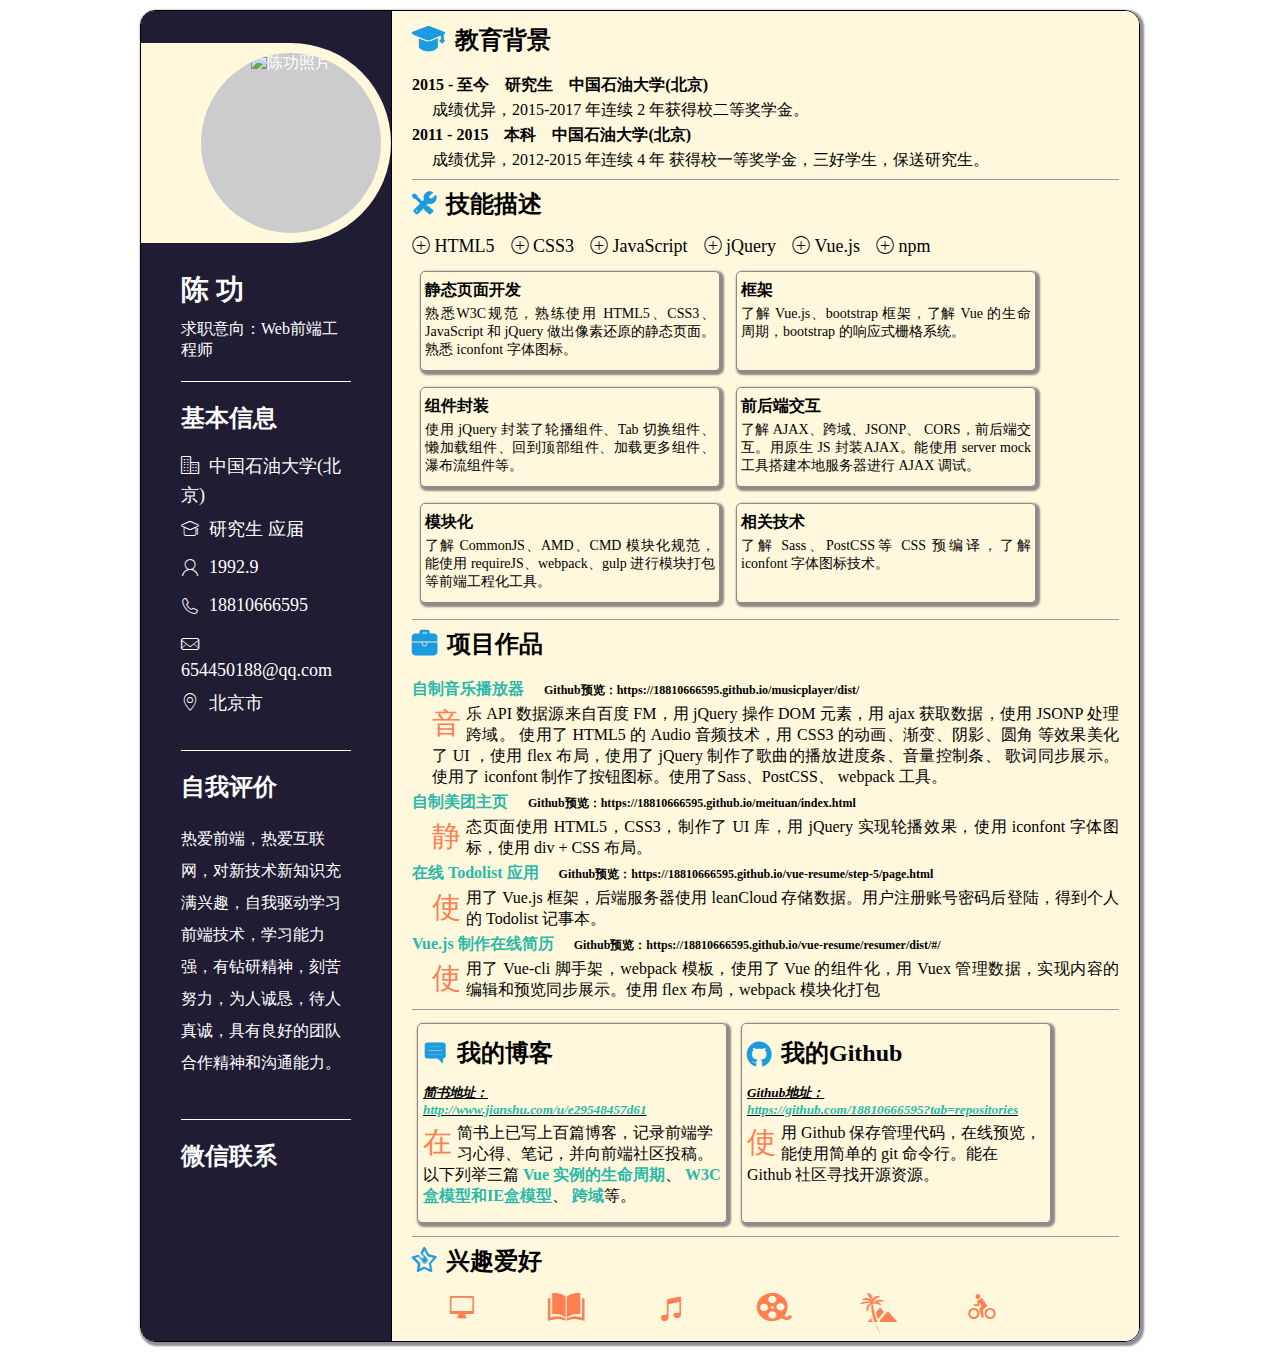
==== index.html @ 02ce3483 "陈功-前端简历" ====
<!DOCTYPE html>
<html lang="zh">

<head>
    <meta charset="UTF-8">
    <meta name="viewport" content="width=device-width, initial-scale=1.0">
    <meta http-equiv="X-UA-Compatible" content="ie=edge">
    <title>陈功前端简历</title>
    <link rel="stylesheet" href="./css/index.css">
    <link rel="stylesheet" href="./css/iconfont.css">
</head>

<body>
    <section id="resumer" class="clearfix">
        <aside>
            <div class="photo-container">
                <div class="photo">
                    <img src="./img/cg.jpg" alt="陈功照片">
                </div>
            </div>

            <div class="message">
                <h1>陈 功</h1>
                <p>求职意向：Web前端工程师</p>

                <div class="contact">
                    <h2>基本信息</h2>
                    <ul>
                        <li><i class="iconfont icon-school"></i>中国石油大学(北京)</li>
                        <li><i class="iconfont icon-education"></i>研究生 应届</li>
                        <li><i class="iconfont icon-user"></i>1992.9</li>
                        <li><i class="iconfont icon-tel"></i>18810666595</li>
                        <li><i class="iconfont icon-mail"></i>654450188@qq.com</li>
                        <li><i class="iconfont icon-local"></i>北京市</li>
                    </ul>
                </div>

                <div class="evaluate">
                    <h2>自我评价</h2>
                    <p>
                        热爱前端，热爱互联网，对新技术新知识充满兴趣，自我驱动学习前端技术，学习能力强，有钻研精神，刻苦努力，为人诚恳，待人真诚，具有良好的团队合作精神和沟通能力。
                    </p>
                </div>

                <div class="wechat">
                    <h2>微信联系</h2>
                    <div class="weixin">
                        <img src="./img/weixin.jpg" alt="">
                    </div>
                </div>

            </div>

        </aside>
        <main>
            <div class="education">
                <h2><i class="iconfont icon-edu"></i>教育背景</h2>
                <h4>2015 - 至今 &nbsp;&nbsp; 研究生 &nbsp;&nbsp; 中国石油大学(北京)</h4>
                <p>成绩优异，2015-2017 年连续 2 年获得校二等奖学金。</p>
                <h4>2011 - 2015 &nbsp;&nbsp; 本科 &nbsp;&nbsp; 中国石油大学(北京)</h4>
                <p>成绩优异，2012-2015 年连续 4 年 获得校一等奖学金，三好学生，保送研究生。</p>
            </div>

            <div class="skill">
                <h2><i class="iconfont icon-skill"></i>技能描述</h2>
                <ul class="skill-list clearfix">
                    <li><i class="iconfont icon-plus"></i>&nbsp;HTML5</li>
                    <li><i class="iconfont icon-plus"></i>&nbsp;CSS3</li>
                    <li><i class="iconfont icon-plus"></i>&nbsp;JavaScript</li>
                    <li><i class="iconfont icon-plus"></i>&nbsp;jQuery</li>
                    <li><i class="iconfont icon-plus"></i>&nbsp;Vue.js</li>
                    <li><i class="iconfont icon-plus"></i>&nbsp;npm</li>
                </ul>
                <ul class="detail clearfix">
                    <li>
                        <h4>静态页面开发</h4>
                        <p>熟悉W3C规范，熟练使用 HTML5、CSS3、JavaScript 和 jQuery 做出像素还原的静态页面。熟悉 iconfont 字体图标。</p>
                    </li>
                    <li>
                        <h4>框架</h4>
                        <p>了解 Vue.js、bootstrap 框架，了解 Vue 的生命周期，bootstrap 的响应式栅格系统。</p>
                    </li>
                    <li>
                        <h4>组件封装</h4>
                        <p>使用 jQuery 封装了轮播组件、Tab 切换组件、懒加载组件、回到顶部组件、加载更多组件、瀑布流组件等。</p>
                    </li>
                    <li>
                        <h4>前后端交互</h4>
                        <p>了解 AJAX、跨域、JSONP、 CORS，前后端交互。用原生 JS 封装AJAX。能使用 server mock 工具搭建本地服务器进行 AJAX 调试。</p>
                    </li>
                    <li>
                        <h4>模块化</h4>
                        <p>了解 CommonJS、AMD、CMD 模块化规范，能使用 requireJS、webpack、gulp 进行模块打包等前端工程化工具。</p>
                    </li>
                    <li>
                        <h4>相关技术</h4>
                        <p>了解 Sass、PostCSS等 CSS 预编译，了解 iconfont 字体图标技术。</p>
                    </li>
                </ul>
            </div>

            <div class="work">
                <h2><i class="iconfont icon-work"></i>项目作品</h2>
                <ul class="clearfix">
                    <li>
                        <h4><a href="https://18810666595.github.io/musicplayer/dist/" target="_blank">自制音乐播放器</a><strong>Github预览：https://18810666595.github.io/musicplayer/dist/</strong></h4>
                        <!-- <h5>Github预览：https://18810666595.github.io/musicplayer/dist/</h5> -->
                        <p>音乐 API 数据源来自百度 FM，用 jQuery 操作 DOM 元素，用 ajax 获取数据，使用 JSONP 处理跨域。 使用了 HTML5 的 Audio 音频技术，用 CSS3 的动画、渐变、阴影、圆角 等效果美化了 UI ，使用 flex 布局，使用了 jQuery 制作了歌曲的播放进度条、音量控制条、 歌词同步展示。使用了 iconfont 制作了按钮图标。使用了Sass、PostCSS、 webpack 工具。</p>
                    </li>
                    <li>
                        <h4><a href="https://18810666595.github.io/meituan/index.html" target="_blank">自制美团主页</a><strong>Github预览：https://18810666595.github.io/meituan/index.html</strong></h4>
                        <!-- <h5>Github预览：https://18810666595.github.io/meituan/index.html</h5> -->
                        <p>静态页面使用 HTML5，CSS3，制作了 UI 库，用 jQuery 实现轮播效果，使用 iconfont 字体图标，使用 div + CSS 布局。</p>
                    </li>
                    <li>
                        <h4><a href="https://18810666595.github.io/vue-resume/step-5/page.html" target="_blank">在线 Todolist 应用</a><strong>Github预览：https://18810666595.github.io/vue-resume/step-5/page.html</strong></h4>
                        <!-- <h5>Github预览：https://18810666595.github.io/vue-resume/step-5/page.html</h5> -->
                        <p>使用了 Vue.js 框架，后端服务器使用 leanCloud 存储数据。用户注册账号密码后登陆，得到个人的 Todolist 记事本。</p>
                    </li>
                    <li>
                        <h4><a href="https://18810666595.github.io/vue-resume/resumer/dist/#/" target="_blank">Vue.js 制作在线简历</a><strong>Github预览：https://18810666595.github.io/vue-resume/resumer/dist/#/</strong></h4>
                        <!-- <h5>Github预览：https://18810666595.github.io/vue-resume/resumer/dist/#/</h5> -->
                        <p>使用了 Vue-cli 脚手架，webpack 模板，使用了 Vue 的组件化，用 Vuex 管理数据，实现内容的编辑和预览同步展示。使用 flex 布局，webpack 模块化打包</p>
                    </li>
                </ul>
            </div>

            <div class="blog">
                <h2><i class="iconfont icon-blog"></i>我的博客</h2>
                <h5><i>简书地址：<br><a href="http://www.jianshu.com/u/e29548457d61" target="_blank">http://www.jianshu.com/u/e29548457d61</a></i></h5>
                <p class="clearfix">在简书上已写上百篇博客，记录前端学习心得、笔记，并向前端社区投稿。以下列举三篇
                    <a href="http://www.jianshu.com/p/c9d0acfaaf7b" target="_blank">Vue 实例的生命周期</a>、
                    <a href="http://www.jianshu.com/p/298345f56dda" target="_blank">W3C盒模型和IE盒模型</a>、
                    <a href="http://www.jianshu.com/p/30f78878e102" target="_blank">跨域</a>等。
                </p>
            </div>

            <div class="github">
                <h2><i class="iconfont icon-github"></i>我的Github</h2>
                <h5><i>Github地址：<br><a href="https://github.com/18810666595?tab=repositories" target="_blank">https://github.com/18810666595?tab=repositories</a></i></h5>
                <p class="clearfix">使用 Github 保存管理代码，在线预览，能使用简单的 git 命令行。能在 Github 社区寻找开源资源。</p>
            </div>

            <div class="hobby">
                <h2><i class="iconfont icon-hobby"></i>兴趣爱好</h2>
                <ul>
                    <li><i class="iconfont icon-pc"></i></li>
                    <li><i class="iconfont icon-read"></i></li>
                    <li><i class="iconfont icon-music"></i></li>
                    <li><i class="iconfont icon-movie"></i></li>
                    <li><i class="iconfont icon-tour"></i></li>
                    <li><i class="iconfont icon-ride"></i></li>
                </ul>
            </div>






        </main>
    </section>
</body>

</html>
---- css/index.css ----
body * {
    /*border: 1px solid #000;*/
}

* {
    margin: 0;
    padding: 0;
    box-sizing: border-box;
}

.clearfix::after {
    content: "";
    display: block;
    clear: both;
}

ul, li {
    list-style: none;
    margin: 0;
    padding: 0;
}

#resumer {
    width: 1000px;
    margin: 10px auto;
    display: flex;
    /*min-height: 100vh;*/
    border: 1px solid #000;
    box-shadow: 2px 2px 2px 2px rgba(31, 28, 52, 0.5);
    border-radius: 15px;
    overflow: hidden;
}

aside {
    width: 300px;
    border-right: 1px solid #000;
    background-color: #1F1C34;
    color: #FFF;
}

main {
    flex-grow: 1;
}

aside .photo-container {
    position: relative;
    width: 250px;
    height: 200px;
    border-radius: 0 100px 100px 0;
    background: #FFF8DC;
    margin-top: 32px;
    margin-bottom: 28px;
    text-align: center;
    /*border: 1px solid #000;*/
    overflow: hidden;
}

aside .photo-container .photo {
    position: absolute;
    top: 0;
    right: 0;
    width: 180px;
    height: 180px;
    border-radius: 50%;
    background: #ccc;
    margin: 10px;
    overflow: hidden;
}

aside .photo-container .photo img {
    width: 100%;
    height: 100%;
}

aside .message {
    margin-left: 40px;
    margin-right: 40px;
}

aside .message>h1 {
    font-size: 28px;
    margin-bottom: 10px;
}

aside .message h2 {
    font-size: 24px;
    margin-bottom: 20px;
}

aside .message>p {
    font-size: 16px;
}

aside .message .contact {
    border: 1px solid #fff;
    border-left: none;
    border-right: none;
    /*border-bottom: 1px solid #000;*/
    margin-top: 20px;
    padding-top: 20px;
    padding-bottom: 20px;
}

aside .message .contact li {
    margin: 10px 0;
    font-size: 18px;
}

aside .message .contact li .iconfont {
    display: inline-block;
    font-size: 18px;
    margin-right: 10px;
}

aside .message .evaluate {
    border-bottom: 1px solid #fff;
    margin-top: 20px;
    padding-bottom: 20px;
    /*padding-top: 40px;*/
}

aside .message .evaluate p {
    margin: 20px 0;
    line-height: 2em;
}

aside .message .wechat {
    margin-top: 20px;
}

aside .message .wechat .weixin {
    margin: 20px 0;
    width: 100%;
    text-align: center;
    /*background: red;*/
}

main {
    padding: 5px 20px;
    background: #FFF8DC;
}

main h2 {
    margin: 8px 0;
    font-size: 24px;
}

main h2 .iconfont {
    display: inline-block;
    margin-right: 10px;
    font-size: 24px;
    color: #1B9CDF;
}

main h4 {
    padding: 4px 0;
    font-size: 16px;
}

main .education {
    border-bottom: 1px solid #999;
    padding-bottom: 8px;
}

main .education p {
    padding-left: 20px;
}

main .skill {
    border-bottom: 1px solid #999;
    padding-bottom: 8px;
}

main .skill .skill-list li {
    float: left;
    margin-right: 16px;
    font-size: 18px;
}

main .skill .skill-list li .iconfont {
    font-size: 18px;
}

main .skill .detail li {
    width: 300px;
    height: 100px;
    float: left;
    /*display: inline-block;*/
    margin: 8px;
    text-align: justify;
    padding: 4px;
    border: 1px solid rgba(31, 28, 52, 0.5);
    box-shadow: 2px 2px 2px 2px rgba(31, 28, 52, 0.5);
    border-radius: 5px;
}

main .skill .detail p {
    font-size: 14px;
}

main .work {
    border-bottom: 1px solid #999;
    padding-bottom: 8px;
    margin-bottom: 8px;
}


/*main .work ul>li {
  padding: 5px;
  margin: 5px 0;
  box-shadow: 2px 2px 2px 2px rgba(31,28,52,0.5);
}*/

main .work a {
    text-decoration: none;
    color: #2BB8AA;
}

main .work strong {
    font-size: 12px;
    padding-left: 20px;
}

main .work ul>li>p {
    padding-left: 20px;
    text-align: justify;
    font-size: 16px;
}

main .work ul>li>p::first-letter {
    color: #FF7F50;
    float: left;
    font-size: 1.8em;
    letter-spacing: 5px;
}

main .blog, main .github {
    display: inline-block;
    width: 310px;
    height: 200px;
    vertical-align: top;
    margin: 5px;
    padding: 5px;
    border: 1px solid rgba(31, 28, 52, 0.5);
    box-shadow: 2px 2px 2px 2px rgba(31, 28, 52, 0.5);
    border-radius: 5px;
}

main .blog h5, main .github h5 {
    padding-bottom: 5px;
    text-decoration: underline;
}

main .blog p::first-letter, main .github p::first-letter {
    color: #FF7F50;
    float: left;
    font-size: 1.8em;
    letter-spacing: 5px;
}

main .blog a, main .github a {
    text-decoration: none;
    color: #2BB8AA;
    font-weight: bold;
}

main .hobby {
    border-top: 1px solid #999;
    margin-top: 8px;
}

main .hobby ul>li {
    display: inline-block;
    width: 100px;
    text-align: center;
}

main .hobby ul>li .iconfont {
    font-size: 28px;
    color: #FF7F50;
}
---- css/iconfont.css ----
@font-face {font-family: "iconfont";
  src: url('iconfont.eot?t=1498213266059'); /* IE9*/
  src: url('iconfont.eot?t=1498213266059#iefix') format('embedded-opentype'), /* IE6-IE8 */
  url('iconfont.woff?t=1498213266059') format('woff'), /* chrome, firefox */
  url('iconfont.ttf?t=1498213266059') format('truetype'), /* chrome, firefox, opera, Safari, Android, iOS 4.2+*/
  url('iconfont.svg?t=1498213266059#iconfont') format('svg'); /* iOS 4.1- */
}

.iconfont {
  font-family:"iconfont" !important;
  font-size:16px;
  font-style:normal;
  -webkit-font-smoothing: antialiased;
  -moz-osx-font-smoothing: grayscale;
}

.icon-music:before { content: "\e600"; }

.icon-mail:before { content: "\e610"; }

.icon-user:before { content: "\e655"; }

.icon-tel:before { content: "\e618"; }

.icon-education:before { content: "\e6ac"; }

.icon-github:before { content: "\e735"; }

.icon-plus:before { content: "\e603"; }

.icon-pc:before { content: "\e60c"; }

.icon-skill:before { content: "\e642"; }

.icon-read:before { content: "\e636"; }

.icon-blog:before { content: "\e65a"; }

.icon-tour:before { content: "\e60e"; }

.icon-school:before { content: "\e679"; }

.icon-edu:before { content: "\e81c"; }

.icon-work:before { content: "\e825"; }

.icon-hobby:before { content: "\e601"; }

.icon-ride:before { content: "\e602"; }

.icon-movie:before { content: "\e64d"; }

.icon-local:before { content: "\e635"; }
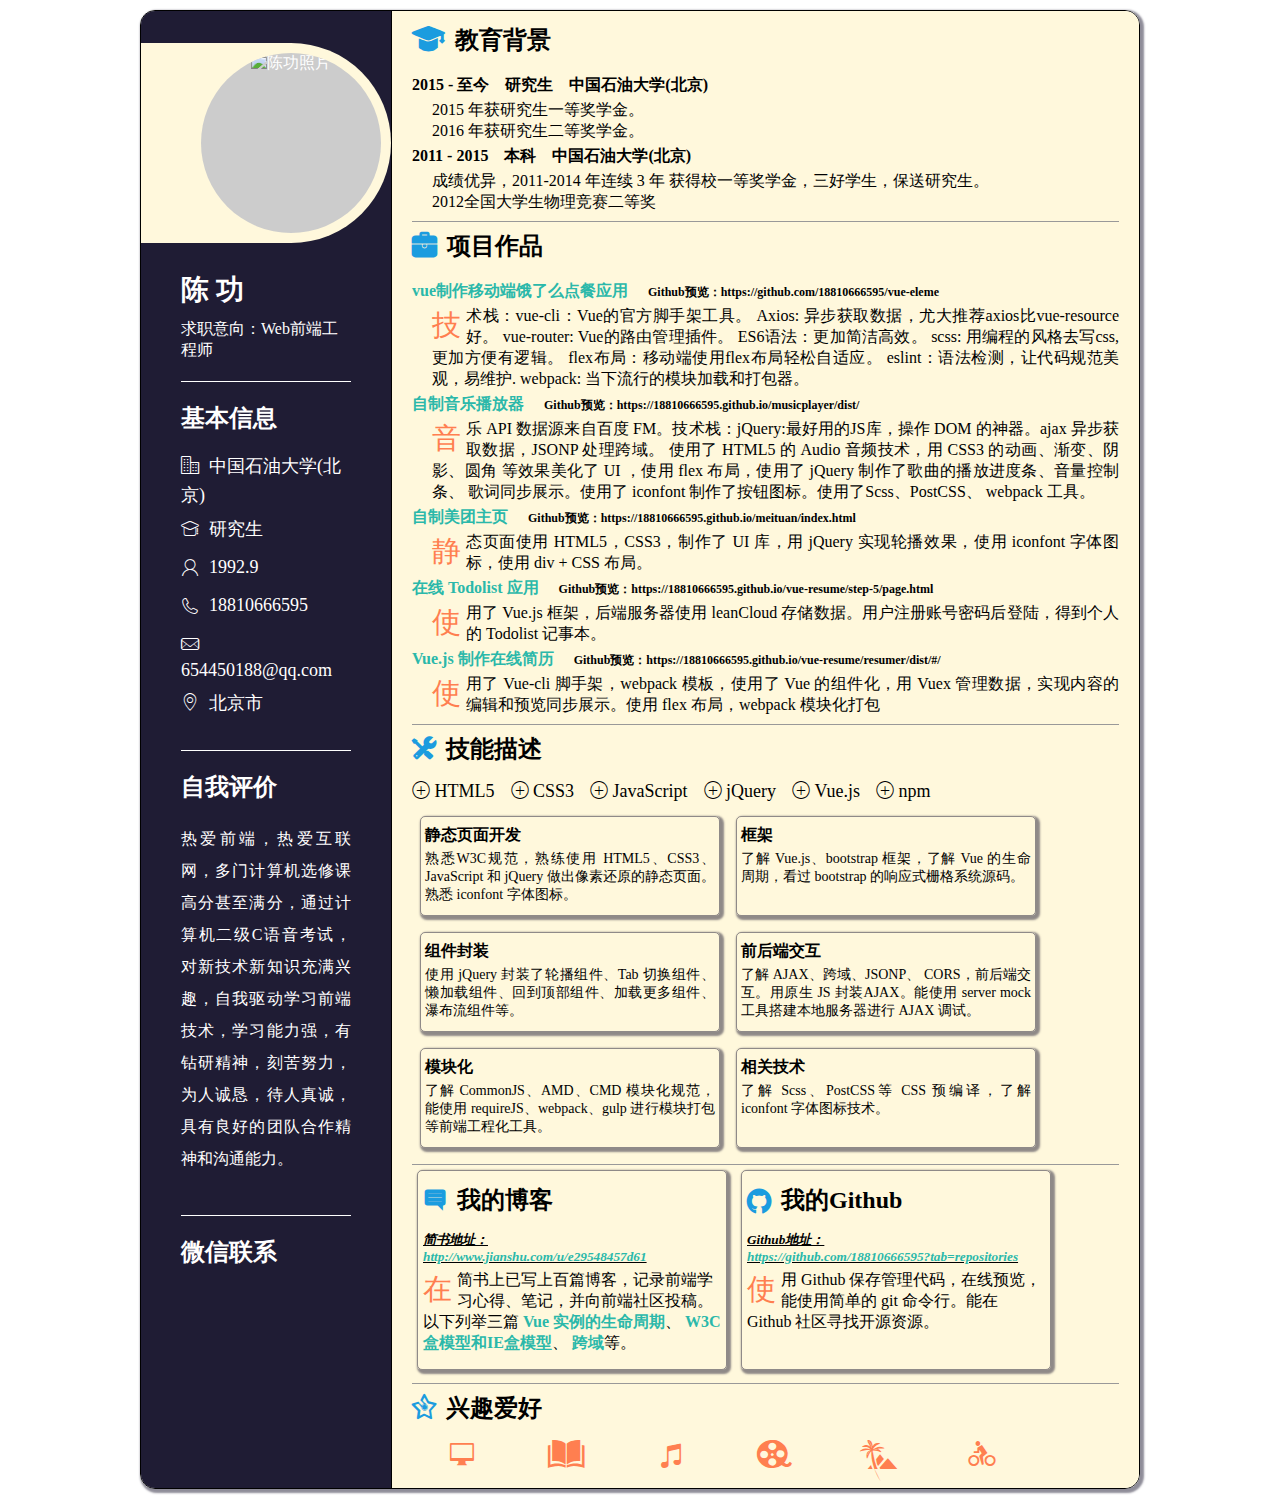
==== commit 911130dc: "resumer" ====
--- a/index.html
+++ b/index.html
@@ -27,7 +27,7 @@
                     <h2>基本信息</h2>
                     <ul>
                         <li><i class="iconfont icon-school"></i>中国石油大学(北京)</li>
-                        <li><i class="iconfont icon-education"></i>研究生 应届</li>
+                        <li><i class="iconfont icon-education"></i>研究生</li>
                         <li><i class="iconfont icon-user"></i>1992.9</li>
                         <li><i class="iconfont icon-tel"></i>18810666595</li>
                         <li><i class="iconfont icon-mail"></i>654450188@qq.com</li>
@@ -38,7 +38,7 @@
                 <div class="evaluate">
                     <h2>自我评价</h2>
                     <p>
-                        热爱前端，热爱互联网，对新技术新知识充满兴趣，自我驱动学习前端技术，学习能力强，有钻研精神，刻苦努力，为人诚恳，待人真诚，具有良好的团队合作精神和沟通能力。
+                        热爱前端，热爱互联网，多门计算机选修课高分甚至满分，通过计算机二级C语音考试，对新技术新知识充满兴趣，自我驱动学习前端技术，学习能力强，有钻研精神，刻苦努力，为人诚恳，待人真诚，具有良好的团队合作精神和沟通能力。
                     </p>
                 </div>
 
@@ -56,9 +56,49 @@
             <div class="education">
                 <h2><i class="iconfont icon-edu"></i>教育背景</h2>
                 <h4>2015 - 至今 &nbsp;&nbsp; 研究生 &nbsp;&nbsp; 中国石油大学(北京)</h4>
-                <p>成绩优异，2015-2017 年连续 2 年获得校二等奖学金。</p>
+                <p>2015 年获研究生一等奖学金。</p>
+                <p>2016 年获研究生二等奖学金。</p>
                 <h4>2011 - 2015 &nbsp;&nbsp; 本科 &nbsp;&nbsp; 中国石油大学(北京)</h4>
-                <p>成绩优异，2012-2015 年连续 4 年 获得校一等奖学金，三好学生，保送研究生。</p>
+                <p>成绩优异，2011-2014 年连续 3 年 获得校一等奖学金，三好学生，保送研究生。</p>
+                <p>2012全国大学生物理竞赛二等奖</p>
+            </div>
+
+            <div class="work">
+                <h2><i class="iconfont icon-work"></i>项目作品</h2>
+                <ul class="clearfix">
+                    <li>
+                        <h4><a href="https://github.com/18810666595/vue-eleme" target="_blank">vue制作移动端饿了么点餐应用</a><strong>Github预览：https://github.com/18810666595/vue-eleme</strong></h4>
+                        <p>技术栈：vue-cli：Vue的官方脚手架工具。
+                          Axios: 异步获取数据，尤大推荐axios比vue-resource好。
+                          vue-router: Vue的路由管理插件。
+                          ES6语法：更加简洁高效。
+                          scss: 用编程的风格去写css,更加方便有逻辑。
+                          flex布局：移动端使用flex布局轻松自适应。
+                          eslint：语法检测，让代码规范美观，易维护.
+                          webpack: 当下流行的模块加载和打包器。
+                        </p>
+                    </li>
+                    <li>
+                        <h4><a href="https://18810666595.github.io/musicplayer/dist/" target="_blank">自制音乐播放器</a><strong>Github预览：https://18810666595.github.io/musicplayer/dist/</strong></h4>
+                        <!-- <h5>Github预览：https://18810666595.github.io/musicplayer/dist/</h5> -->
+                        <p>音乐 API 数据源来自百度 FM。技术栈：jQuery:最好用的JS库，操作 DOM 的神器。ajax 异步获取数据，JSONP 处理跨域。 使用了 HTML5 的 Audio 音频技术，用 CSS3 的动画、渐变、阴影、圆角 等效果美化了 UI ，使用 flex 布局，使用了 jQuery 制作了歌曲的播放进度条、音量控制条、 歌词同步展示。使用了 iconfont 制作了按钮图标。使用了Scss、PostCSS、 webpack 工具。</p>
+                    </li>
+                    <li>
+                        <h4><a href="https://18810666595.github.io/meituan/index.html" target="_blank">自制美团主页</a><strong>Github预览：https://18810666595.github.io/meituan/index.html</strong></h4>
+                        <!-- <h5>Github预览：https://18810666595.github.io/meituan/index.html</h5> -->
+                        <p>静态页面使用 HTML5，CSS3，制作了 UI 库，用 jQuery 实现轮播效果，使用 iconfont 字体图标，使用 div + CSS 布局。</p>
+                    </li>
+                    <li>
+                        <h4><a href="https://18810666595.github.io/vue-resume/step-5/page.html" target="_blank">在线 Todolist 应用</a><strong>Github预览：https://18810666595.github.io/vue-resume/step-5/page.html</strong></h4>
+                        <!-- <h5>Github预览：https://18810666595.github.io/vue-resume/step-5/page.html</h5> -->
+                        <p>使用了 Vue.js 框架，后端服务器使用 leanCloud 存储数据。用户注册账号密码后登陆，得到个人的 Todolist 记事本。</p>
+                    </li>
+                    <li>
+                        <h4><a href="https://18810666595.github.io/vue-resume/resumer/dist/#/" target="_blank">Vue.js 制作在线简历</a><strong>Github预览：https://18810666595.github.io/vue-resume/resumer/dist/#/</strong></h4>
+                        <!-- <h5>Github预览：https://18810666595.github.io/vue-resume/resumer/dist/#/</h5> -->
+                        <p>使用了 Vue-cli 脚手架，webpack 模板，使用了 Vue 的组件化，用 Vuex 管理数据，实现内容的编辑和预览同步展示。使用 flex 布局，webpack 模块化打包</p>
+                    </li>
+                </ul>
             </div>
 
             <div class="skill">
@@ -78,7 +118,7 @@
                     </li>
                     <li>
                         <h4>框架</h4>
-                        <p>了解 Vue.js、bootstrap 框架，了解 Vue 的生命周期，bootstrap 的响应式栅格系统。</p>
+                        <p>了解 Vue.js、bootstrap 框架，了解 Vue 的生命周期，看过 bootstrap 的响应式栅格系统源码。</p>
                     </li>
                     <li>
                         <h4>组件封装</h4>
@@ -94,33 +134,7 @@
                     </li>
                     <li>
                         <h4>相关技术</h4>
-                        <p>了解 Sass、PostCSS等 CSS 预编译，了解 iconfont 字体图标技术。</p>
-                    </li>
-                </ul>
-            </div>
-
-            <div class="work">
-                <h2><i class="iconfont icon-work"></i>项目作品</h2>
-                <ul class="clearfix">
-                    <li>
-                        <h4><a href="https://18810666595.github.io/musicplayer/dist/" target="_blank">自制音乐播放器</a><strong>Github预览：https://18810666595.github.io/musicplayer/dist/</strong></h4>
-                        <!-- <h5>Github预览：https://18810666595.github.io/musicplayer/dist/</h5> -->
-                        <p>音乐 API 数据源来自百度 FM，用 jQuery 操作 DOM 元素，用 ajax 获取数据，使用 JSONP 处理跨域。 使用了 HTML5 的 Audio 音频技术，用 CSS3 的动画、渐变、阴影、圆角 等效果美化了 UI ，使用 flex 布局，使用了 jQuery 制作了歌曲的播放进度条、音量控制条、 歌词同步展示。使用了 iconfont 制作了按钮图标。使用了Sass、PostCSS、 webpack 工具。</p>
-                    </li>
-                    <li>
-                        <h4><a href="https://18810666595.github.io/meituan/index.html" target="_blank">自制美团主页</a><strong>Github预览：https://18810666595.github.io/meituan/index.html</strong></h4>
-                        <!-- <h5>Github预览：https://18810666595.github.io/meituan/index.html</h5> -->
-                        <p>静态页面使用 HTML5，CSS3，制作了 UI 库，用 jQuery 实现轮播效果，使用 iconfont 字体图标，使用 div + CSS 布局。</p>
-                    </li>
-                    <li>
-                        <h4><a href="https://18810666595.github.io/vue-resume/step-5/page.html" target="_blank">在线 Todolist 应用</a><strong>Github预览：https://18810666595.github.io/vue-resume/step-5/page.html</strong></h4>
-                        <!-- <h5>Github预览：https://18810666595.github.io/vue-resume/step-5/page.html</h5> -->
-                        <p>使用了 Vue.js 框架，后端服务器使用 leanCloud 存储数据。用户注册账号密码后登陆，得到个人的 Todolist 记事本。</p>
-                    </li>
-                    <li>
-                        <h4><a href="https://18810666595.github.io/vue-resume/resumer/dist/#/" target="_blank">Vue.js 制作在线简历</a><strong>Github预览：https://18810666595.github.io/vue-resume/resumer/dist/#/</strong></h4>
-                        <!-- <h5>Github预览：https://18810666595.github.io/vue-resume/resumer/dist/#/</h5> -->
-                        <p>使用了 Vue-cli 脚手架，webpack 模板，使用了 Vue 的组件化，用 Vuex 管理数据，实现内容的编辑和预览同步展示。使用 flex 布局，webpack 模块化打包</p>
+                        <p>了解 Scss、PostCSS等 CSS 预编译，了解 iconfont 字体图标技术。</p>
                     </li>
                 </ul>
             </div>
--- a/css/index.css
+++ b/css/index.css
@@ -122,6 +122,7 @@
 aside .message .evaluate p {
     margin: 20px 0;
     line-height: 2em;
+    text-align: justify;
 }
 
 aside .message .wechat {
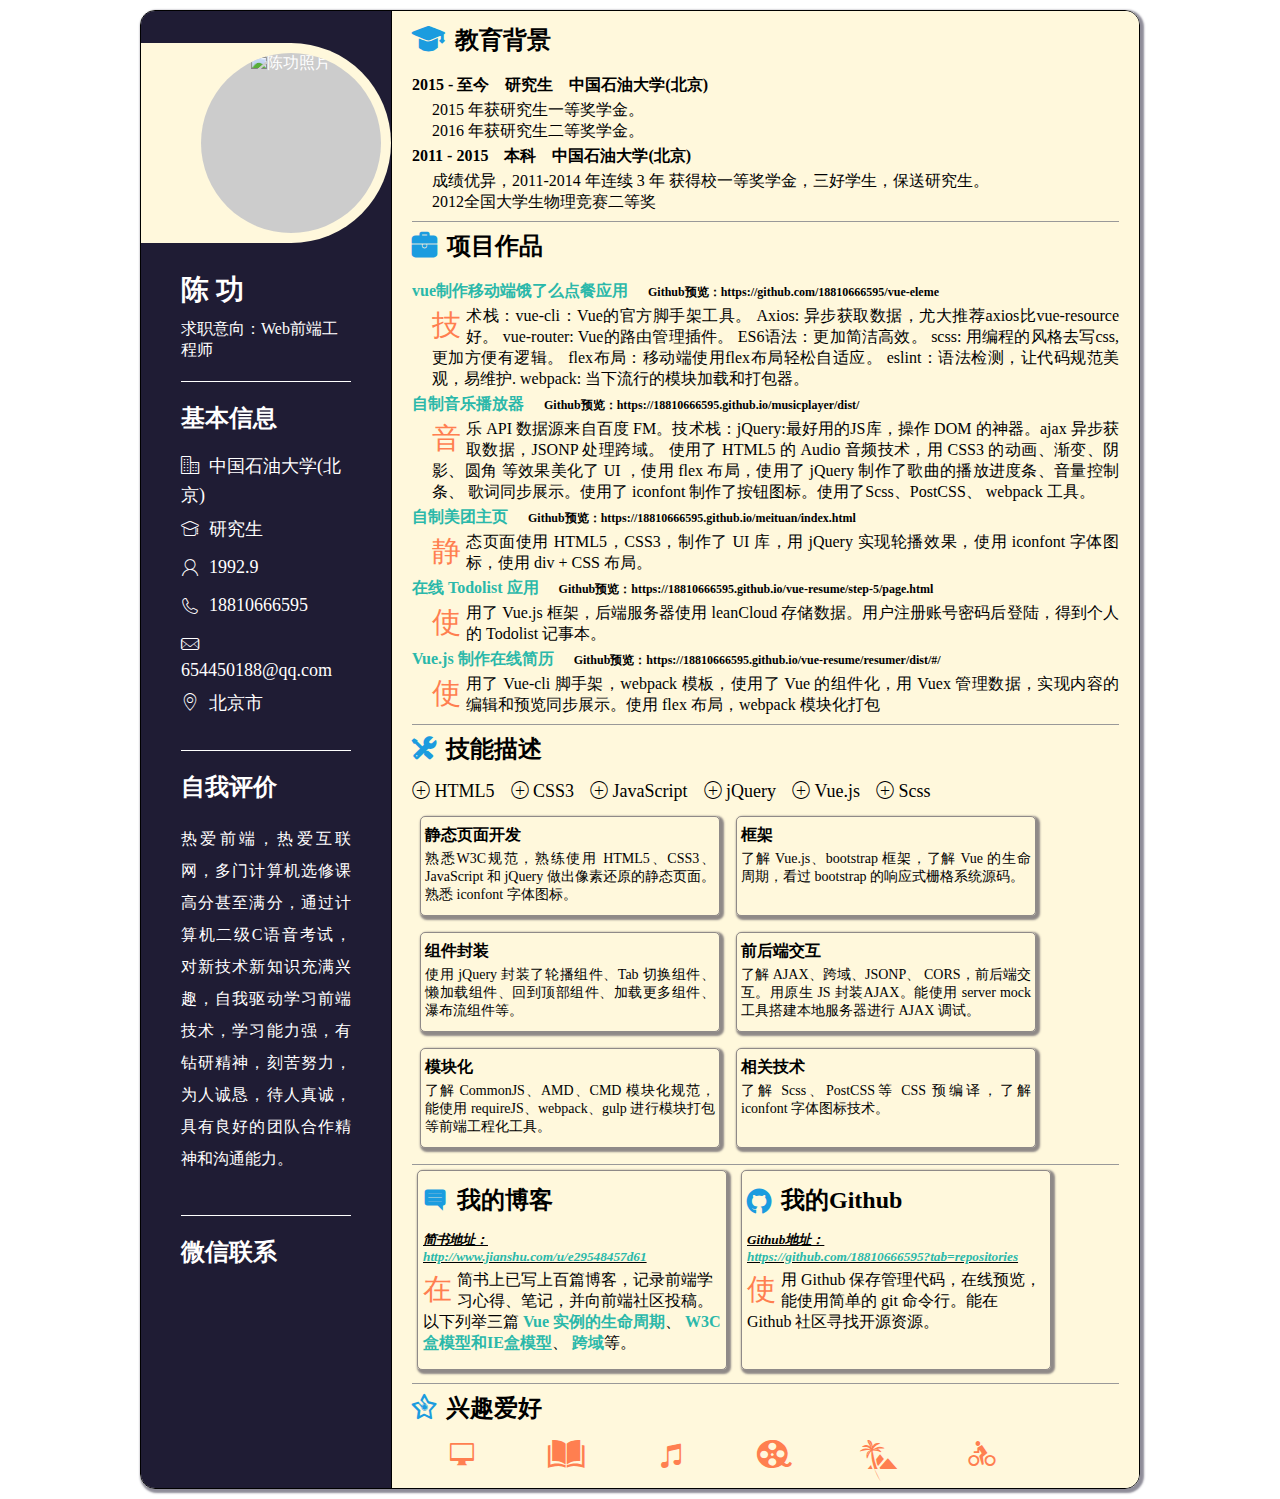
==== commit cadfedd1: "resumer" ====
--- a/index.html
+++ b/index.html
@@ -109,7 +109,7 @@
                     <li><i class="iconfont icon-plus"></i>&nbsp;JavaScript</li>
                     <li><i class="iconfont icon-plus"></i>&nbsp;jQuery</li>
                     <li><i class="iconfont icon-plus"></i>&nbsp;Vue.js</li>
-                    <li><i class="iconfont icon-plus"></i>&nbsp;npm</li>
+                    <li><i class="iconfont icon-plus"></i>&nbsp;Scss</li>
                 </ul>
                 <ul class="detail clearfix">
                     <li>
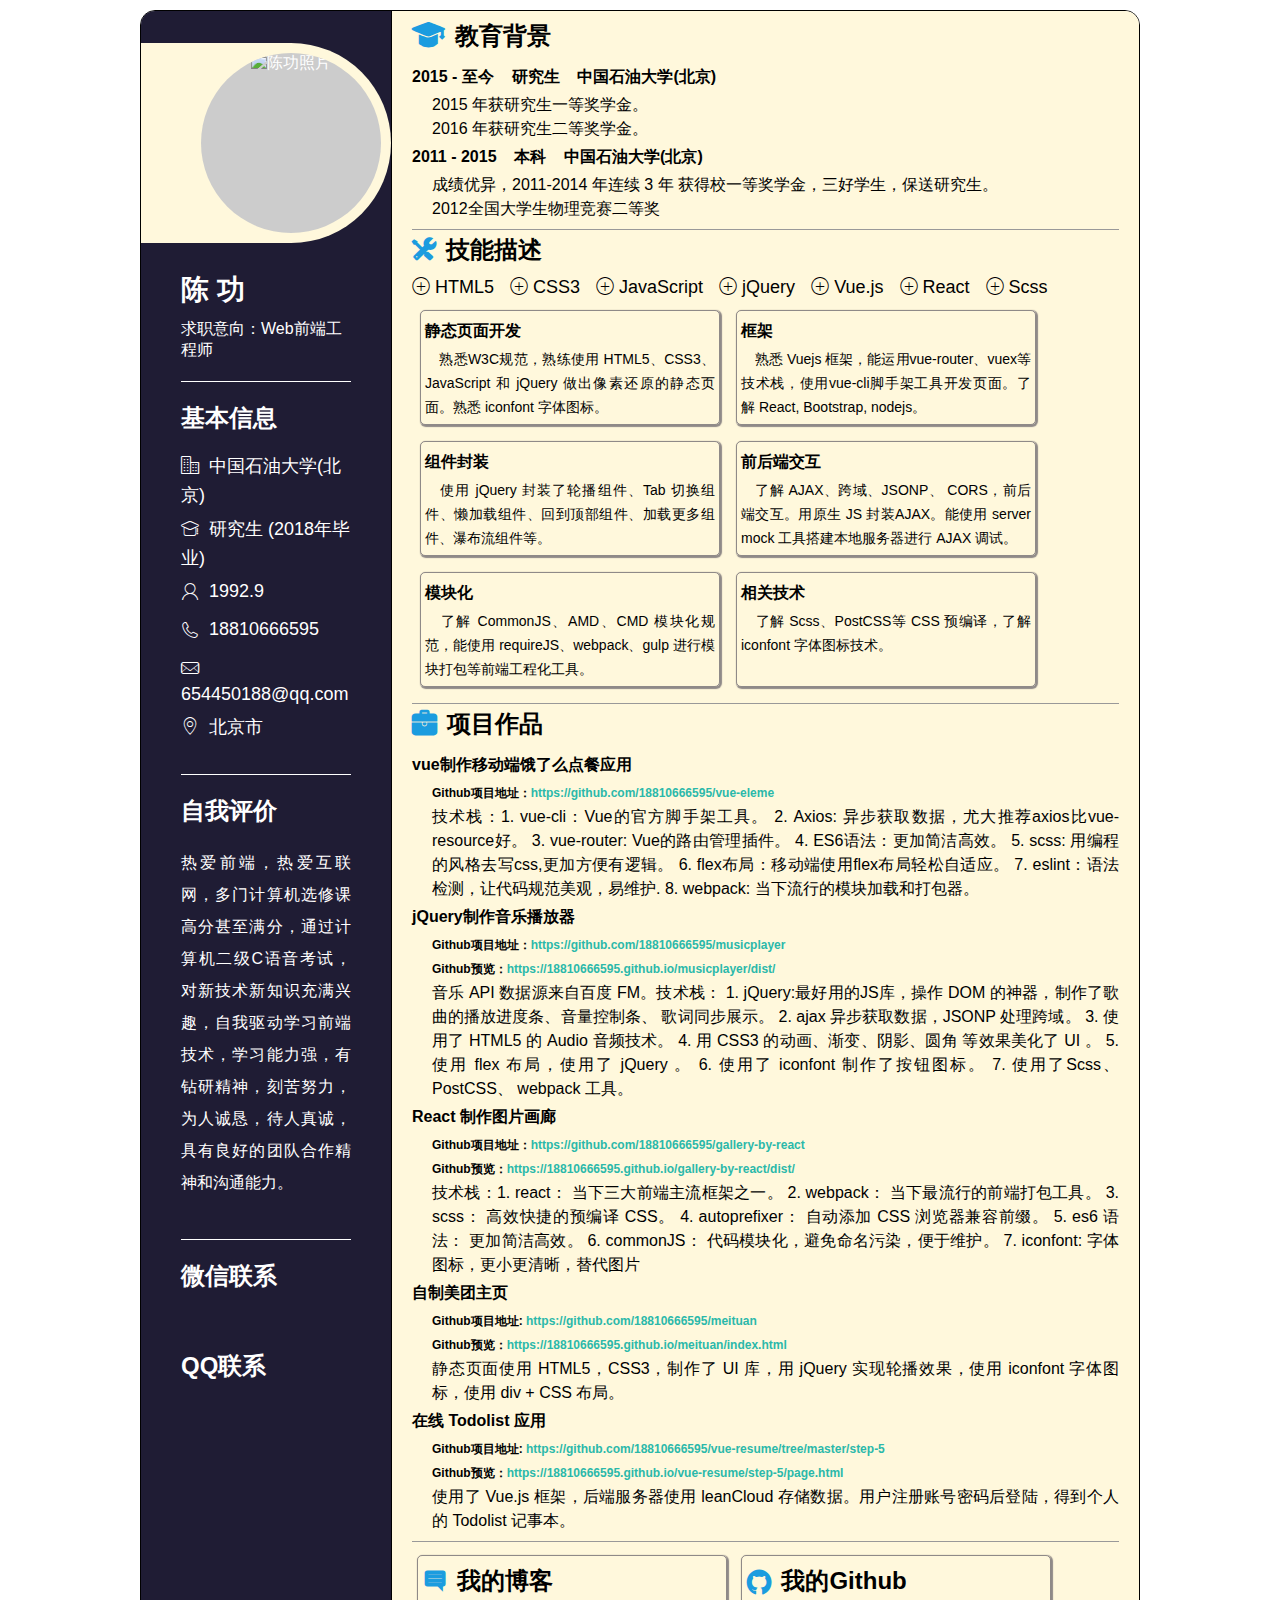
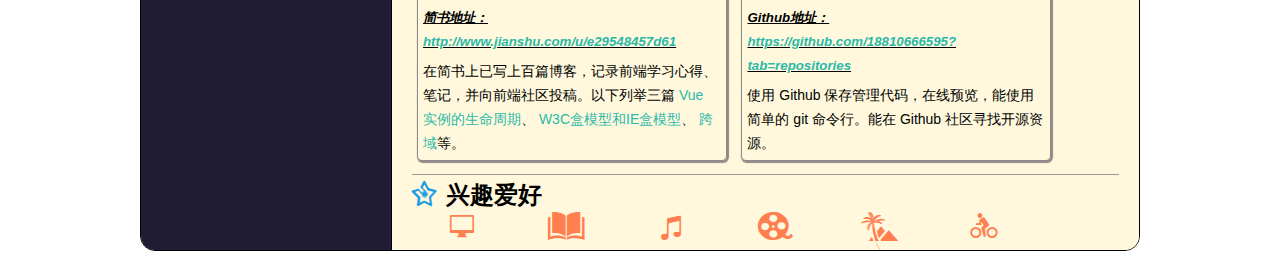
==== commit f9f815e5: "改变内容顺序" ====
--- a/index.html
+++ b/index.html
@@ -27,7 +27,7 @@
                     <h2>基本信息</h2>
                     <ul>
                         <li><i class="iconfont icon-school"></i>中国石油大学(北京)</li>
-                        <li><i class="iconfont icon-education"></i>研究生</li>
+                        <li><i class="iconfont icon-education"></i>研究生 (2018年毕业)</li>
                         <li><i class="iconfont icon-user"></i>1992.9</li>
                         <li><i class="iconfont icon-tel"></i>18810666595</li>
                         <li><i class="iconfont icon-mail"></i>654450188@qq.com</li>
@@ -46,6 +46,10 @@
                     <h2>微信联系</h2>
                     <div class="weixin">
                         <img src="./img/weixin.jpg" alt="">
+                    </div>
+                    <h2>QQ联系</h2>
+                    <div class="weixin">
+                        <img src="./img/qq.jpg" alt="">
                     </div>
                 </div>
 
@@ -63,78 +67,98 @@
                 <p>2012全国大学生物理竞赛二等奖</p>
             </div>
 
+            <div class="skill">
+              <h2><i class="iconfont icon-skill"></i>技能描述</h2>
+              <ul class="skill-list clearfix">
+                <li><i class="iconfont icon-plus"></i>&nbsp;HTML5</li>
+                <li><i class="iconfont icon-plus"></i>&nbsp;CSS3</li>
+                <li><i class="iconfont icon-plus"></i>&nbsp;JavaScript</li>
+                <li><i class="iconfont icon-plus"></i>&nbsp;jQuery</li>
+                <li><i class="iconfont icon-plus"></i>&nbsp;Vue.js</li>
+                <li><i class="iconfont icon-plus"></i>&nbsp;React</li>
+                <li><i class="iconfont icon-plus"></i>&nbsp;Scss</li>
+              </ul>
+              <ul class="detail clearfix">
+                <li>
+                  <h4>静态页面开发</h4>
+                  <p>熟悉W3C规范，熟练使用 HTML5、CSS3、JavaScript 和 jQuery 做出像素还原的静态页面。熟悉 iconfont 字体图标。</p>
+                </li>
+                <li>
+                  <h4>框架</h4>
+                  <p>熟悉 Vuejs 框架，能运用vue-router、vuex等技术栈，使用vue-cli脚手架工具开发页面。了解 React, Bootstrap, nodejs。</p>
+                </li>
+                <li>
+                  <h4>组件封装</h4>
+                  <p>使用 jQuery 封装了轮播组件、Tab 切换组件、懒加载组件、回到顶部组件、加载更多组件、瀑布流组件等。</p>
+                </li>
+                <li>
+                  <h4>前后端交互</h4>
+                  <p>了解 AJAX、跨域、JSONP、 CORS，前后端交互。用原生 JS 封装AJAX。能使用 server mock 工具搭建本地服务器进行 AJAX 调试。</p>
+                </li>
+                <li>
+                  <h4>模块化</h4>
+                  <p>了解 CommonJS、AMD、CMD 模块化规范，能使用 requireJS、webpack、gulp 进行模块打包等前端工程化工具。</p>
+                </li>
+                <li>
+                  <h4>相关技术</h4>
+                  <p>了解 Scss、PostCSS等 CSS 预编译，了解 iconfont 字体图标技术。</p>
+                </li>
+              </ul>
+            </div>
+
             <div class="work">
                 <h2><i class="iconfont icon-work"></i>项目作品</h2>
                 <ul class="clearfix">
                     <li>
-                        <h4><a href="https://github.com/18810666595/vue-eleme" target="_blank">vue制作移动端饿了么点餐应用</a><strong>Github预览：https://github.com/18810666595/vue-eleme</strong></h4>
-                        <p>技术栈：vue-cli：Vue的官方脚手架工具。
-                          Axios: 异步获取数据，尤大推荐axios比vue-resource好。
-                          vue-router: Vue的路由管理插件。
-                          ES6语法：更加简洁高效。
-                          scss: 用编程的风格去写css,更加方便有逻辑。
-                          flex布局：移动端使用flex布局轻松自适应。
-                          eslint：语法检测，让代码规范美观，易维护.
-                          webpack: 当下流行的模块加载和打包器。
+                        <h4>vue制作移动端饿了么点餐应用</h4>
+                        <h6>Github项目地址：<a href="https://github.com/18810666595/vue-eleme" target="_blank">https://github.com/18810666595/vue-eleme</a></h6>
+                        <p>技术栈：1. vue-cli：Vue的官方脚手架工具。
+                          2. Axios: 异步获取数据，尤大推荐axios比vue-resource好。
+                          3. vue-router: Vue的路由管理插件。
+                          4. ES6语法：更加简洁高效。
+                          5. scss: 用编程的风格去写css,更加方便有逻辑。
+                          6. flex布局：移动端使用flex布局轻松自适应。
+                          7. eslint：语法检测，让代码规范美观，易维护.
+                          8. webpack: 当下流行的模块加载和打包器。
                         </p>
                     </li>
                     <li>
-                        <h4><a href="https://18810666595.github.io/musicplayer/dist/" target="_blank">自制音乐播放器</a><strong>Github预览：https://18810666595.github.io/musicplayer/dist/</strong></h4>
-                        <!-- <h5>Github预览：https://18810666595.github.io/musicplayer/dist/</h5> -->
-                        <p>音乐 API 数据源来自百度 FM。技术栈：jQuery:最好用的JS库，操作 DOM 的神器。ajax 异步获取数据，JSONP 处理跨域。 使用了 HTML5 的 Audio 音频技术，用 CSS3 的动画、渐变、阴影、圆角 等效果美化了 UI ，使用 flex 布局，使用了 jQuery 制作了歌曲的播放进度条、音量控制条、 歌词同步展示。使用了 iconfont 制作了按钮图标。使用了Scss、PostCSS、 webpack 工具。</p>
-                    </li>
-                    <li>
-                        <h4><a href="https://18810666595.github.io/meituan/index.html" target="_blank">自制美团主页</a><strong>Github预览：https://18810666595.github.io/meituan/index.html</strong></h4>
-                        <!-- <h5>Github预览：https://18810666595.github.io/meituan/index.html</h5> -->
+                        <h4>jQuery制作音乐播放器</h4>
+                        <h6>Github项目地址：<a href="https://github.com/18810666595/musicplayer" target="_blank">https://github.com/18810666595/musicplayer</a></h6>
+                        <h6>Github预览：<a href="https://18810666595.github.io/musicplayer/dist/" target="_blank">https://18810666595.github.io/musicplayer/dist/</a></h6>
+                        <p>音乐 API 数据源来自百度 FM。技术栈：
+                          1. jQuery:最好用的JS库，操作 DOM 的神器，制作了歌曲的播放进度条、音量控制条、 歌词同步展示。
+                          2. ajax 异步获取数据，JSONP 处理跨域。
+                          3. 使用了 HTML5 的 Audio 音频技术。
+                          4. 用 CSS3 的动画、渐变、阴影、圆角 等效果美化了 UI 。
+                          5. 使用 flex 布局，使用了 jQuery 。
+                          6. 使用了 iconfont 制作了按钮图标。
+                          7. 使用了Scss、PostCSS、 webpack 工具。
+                        </p>
+                    </li>
+                    <li>
+                        <h4>React 制作图片画廊</h4>
+                        <h6>Github项目地址：<a href="https://github.com/18810666595/gallery-by-react" target="_blank">https://github.com/18810666595/gallery-by-react</a></h6>
+                        <h6>Github预览：<a href="https://18810666595.github.io/gallery-by-react/dist/" target="_blank">https://18810666595.github.io/gallery-by-react/dist/</a></h6>
+                        <p>技术栈：1. react： 当下三大前端主流框架之一。
+                          2. webpack： 当下最流行的前端打包工具。
+                          3. scss： 高效快捷的预编译 CSS。
+                          4. autoprefixer： 自动添加 CSS 浏览器兼容前缀。
+                          5. es6 语法： 更加简洁高效。
+                          6. commonJS： 代码模块化，避免命名污染，便于维护。
+                          7. iconfont: 字体图标，更小更清晰，替代图片</p>
+                    </li>
+                    <li>
+                        <h4>自制美团主页</h4>
+                        <h6>Github项目地址: <a href="https://github.com/18810666595/meituan" target="_blank">https://github.com/18810666595/meituan</a></h6>
+                        <h6>Github预览：<a href="https://18810666595.github.io/meituan/index.html" target="_blank">https://18810666595.github.io/meituan/index.html</a></h6>
                         <p>静态页面使用 HTML5，CSS3，制作了 UI 库，用 jQuery 实现轮播效果，使用 iconfont 字体图标，使用 div + CSS 布局。</p>
                     </li>
                     <li>
-                        <h4><a href="https://18810666595.github.io/vue-resume/step-5/page.html" target="_blank">在线 Todolist 应用</a><strong>Github预览：https://18810666595.github.io/vue-resume/step-5/page.html</strong></h4>
-                        <!-- <h5>Github预览：https://18810666595.github.io/vue-resume/step-5/page.html</h5> -->
+                        <h4>在线 Todolist 应用</h4>
+                        <h6>Github项目地址: <a href="https://github.com/18810666595/vue-resume/tree/master/step-5" target="_blank">https://github.com/18810666595/vue-resume/tree/master/step-5</a></h6>
+                        <h6>Github预览：<a href="https://18810666595.github.io/vue-resume/step-5/page.html" target="_blank">https://18810666595.github.io/vue-resume/step-5/page.html</a></h6>
                         <p>使用了 Vue.js 框架，后端服务器使用 leanCloud 存储数据。用户注册账号密码后登陆，得到个人的 Todolist 记事本。</p>
-                    </li>
-                    <li>
-                        <h4><a href="https://18810666595.github.io/vue-resume/resumer/dist/#/" target="_blank">Vue.js 制作在线简历</a><strong>Github预览：https://18810666595.github.io/vue-resume/resumer/dist/#/</strong></h4>
-                        <!-- <h5>Github预览：https://18810666595.github.io/vue-resume/resumer/dist/#/</h5> -->
-                        <p>使用了 Vue-cli 脚手架，webpack 模板，使用了 Vue 的组件化，用 Vuex 管理数据，实现内容的编辑和预览同步展示。使用 flex 布局，webpack 模块化打包</p>
-                    </li>
-                </ul>
-            </div>
-
-            <div class="skill">
-                <h2><i class="iconfont icon-skill"></i>技能描述</h2>
-                <ul class="skill-list clearfix">
-                    <li><i class="iconfont icon-plus"></i>&nbsp;HTML5</li>
-                    <li><i class="iconfont icon-plus"></i>&nbsp;CSS3</li>
-                    <li><i class="iconfont icon-plus"></i>&nbsp;JavaScript</li>
-                    <li><i class="iconfont icon-plus"></i>&nbsp;jQuery</li>
-                    <li><i class="iconfont icon-plus"></i>&nbsp;Vue.js</li>
-                    <li><i class="iconfont icon-plus"></i>&nbsp;Scss</li>
-                </ul>
-                <ul class="detail clearfix">
-                    <li>
-                        <h4>静态页面开发</h4>
-                        <p>熟悉W3C规范，熟练使用 HTML5、CSS3、JavaScript 和 jQuery 做出像素还原的静态页面。熟悉 iconfont 字体图标。</p>
-                    </li>
-                    <li>
-                        <h4>框架</h4>
-                        <p>了解 Vue.js、bootstrap 框架，了解 Vue 的生命周期，看过 bootstrap 的响应式栅格系统源码。</p>
-                    </li>
-                    <li>
-                        <h4>组件封装</h4>
-                        <p>使用 jQuery 封装了轮播组件、Tab 切换组件、懒加载组件、回到顶部组件、加载更多组件、瀑布流组件等。</p>
-                    </li>
-                    <li>
-                        <h4>前后端交互</h4>
-                        <p>了解 AJAX、跨域、JSONP、 CORS，前后端交互。用原生 JS 封装AJAX。能使用 server mock 工具搭建本地服务器进行 AJAX 调试。</p>
-                    </li>
-                    <li>
-                        <h4>模块化</h4>
-                        <p>了解 CommonJS、AMD、CMD 模块化规范，能使用 requireJS、webpack、gulp 进行模块打包等前端工程化工具。</p>
-                    </li>
-                    <li>
-                        <h4>相关技术</h4>
-                        <p>了解 Scss、PostCSS等 CSS 预编译，了解 iconfont 字体图标技术。</p>
                     </li>
                 </ul>
             </div>
--- a/css/index.css
+++ b/css/index.css
@@ -1,5 +1,6 @@
 body * {
     /*border: 1px solid #000;*/
+    font-family: Helvetica, 'Hiragino Sans GB', 'Microsoft Yahei', '微软雅黑', Arial, sans-serif;
 }
 
 * {
@@ -26,7 +27,7 @@
     display: flex;
     /*min-height: 100vh;*/
     border: 1px solid #000;
-    box-shadow: 2px 2px 2px 2px rgba(31, 28, 52, 0.5);
+    /*box-shadow: 2px 2px 2px 2px rgba(31, 28, 52, 0.5);*/
     border-radius: 15px;
     overflow: hidden;
 }
@@ -139,6 +140,7 @@
 main {
     padding: 5px 20px;
     background: #FFF8DC;
+    line-height: 1.5em;
 }
 
 main h2 {
@@ -184,19 +186,25 @@
 
 main .skill .detail li {
     width: 300px;
-    height: 100px;
+    min-height: 115px;
     float: left;
     /*display: inline-block;*/
     margin: 8px;
     text-align: justify;
     padding: 4px;
     border: 1px solid rgba(31, 28, 52, 0.5);
-    box-shadow: 2px 2px 2px 2px rgba(31, 28, 52, 0.5);
+    box-shadow: 1px 1px 1px 1px rgba(31, 28, 52, 0.5);
     border-radius: 5px;
 }
 
 main .skill .detail p {
     font-size: 14px;
+}
+
+main .skill .detail p::before {
+    content: '';
+    display: inline-block;
+    width: 1em;
 }
 
 main .work {
@@ -217,7 +225,7 @@
     color: #2BB8AA;
 }
 
-main .work strong {
+main .work h6 {
     font-size: 12px;
     padding-left: 20px;
 }
@@ -228,22 +236,22 @@
     font-size: 16px;
 }
 
-main .work ul>li>p::first-letter {
+/*main .work ul>li>p::first-letter {
     color: #FF7F50;
     float: left;
     font-size: 1.8em;
     letter-spacing: 5px;
-}
+}*/
 
 main .blog, main .github {
     display: inline-block;
     width: 310px;
-    height: 200px;
+    min-height: 200px;
     vertical-align: top;
     margin: 5px;
     padding: 5px;
     border: 1px solid rgba(31, 28, 52, 0.5);
-    box-shadow: 2px 2px 2px 2px rgba(31, 28, 52, 0.5);
+    box-shadow: 1px 1px 1px 1px rgba(31, 28, 52, 0.5);
     border-radius: 5px;
 }
 
@@ -252,17 +260,21 @@
     text-decoration: underline;
 }
 
-main .blog p::first-letter, main .github p::first-letter {
+main .blog p, main .github p {
+    font-size: 14px;
+}
+
+/*main .blog p::first-letter, main .github p::first-letter {
     color: #FF7F50;
     float: left;
     font-size: 1.8em;
     letter-spacing: 5px;
-}
+}*/
 
 main .blog a, main .github a {
     text-decoration: none;
     color: #2BB8AA;
-    font-weight: bold;
+    /*font-weight: bold;*/
 }
 
 main .hobby {
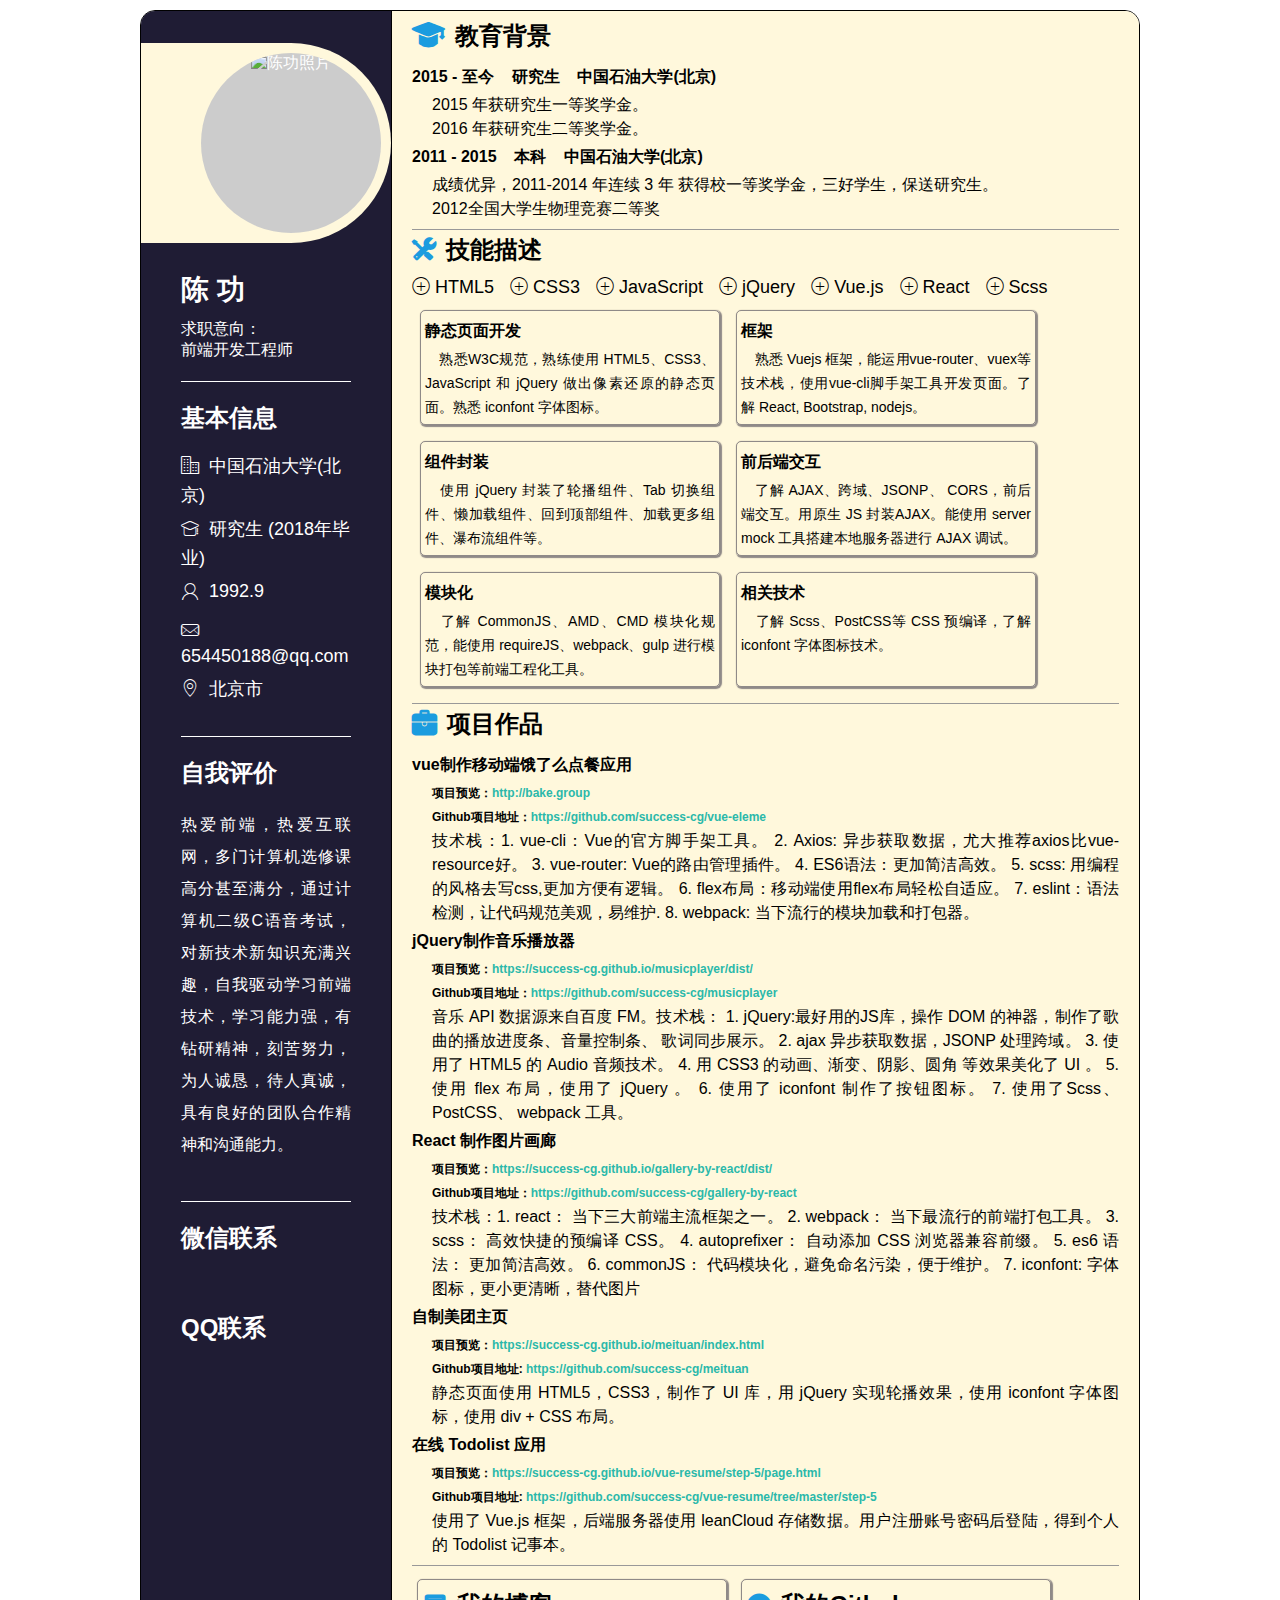
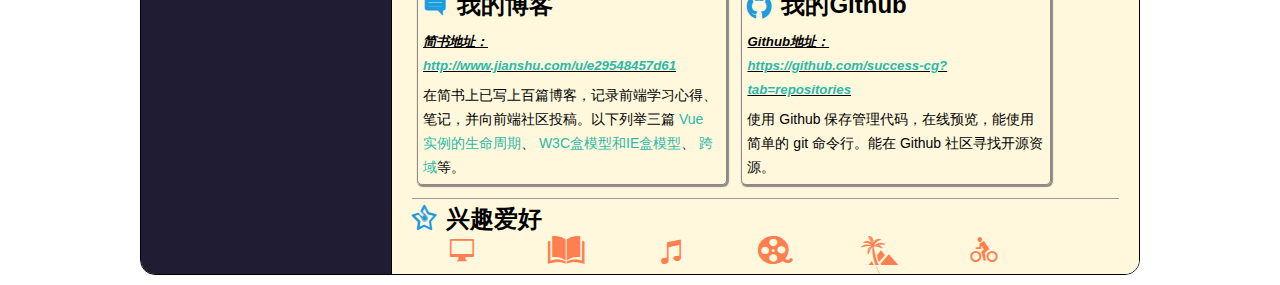
==== commit 9d777b82: "地址修改" ====
--- a/index.html
+++ b/index.html
@@ -20,8 +20,8 @@
             </div>
 
             <div class="message">
-                <h1>陈 功</h1>
-                <p>求职意向：Web前端工程师</p>
+                <h1 class="name">陈 功</h1>
+                <p class="job">求职意向：<br>前端开发工程师</p>
 
                 <div class="contact">
                     <h2>基本信息</h2>
@@ -29,7 +29,7 @@
                         <li><i class="iconfont icon-school"></i>中国石油大学(北京)</li>
                         <li><i class="iconfont icon-education"></i>研究生 (2018年毕业)</li>
                         <li><i class="iconfont icon-user"></i>1992.9</li>
-                        <li><i class="iconfont icon-tel"></i>18810666595</li>
+<!--                         <li><i class="iconfont icon-tel"></i>18810666595</li> -->
                         <li><i class="iconfont icon-mail"></i>654450188@qq.com</li>
                         <li><i class="iconfont icon-local"></i>北京市</li>
                     </ul>
@@ -37,7 +37,7 @@
 
                 <div class="evaluate">
                     <h2>自我评价</h2>
-                    <p>
+                    <p class="detail">
                         热爱前端，热爱互联网，多门计算机选修课高分甚至满分，通过计算机二级C语音考试，对新技术新知识充满兴趣，自我驱动学习前端技术，学习能力强，有钻研精神，刻苦努力，为人诚恳，待人真诚，具有良好的团队合作精神和沟通能力。
                     </p>
                 </div>
@@ -111,7 +111,8 @@
                 <ul class="clearfix">
                     <li>
                         <h4>vue制作移动端饿了么点餐应用</h4>
-                        <h6>Github项目地址：<a href="https://github.com/18810666595/vue-eleme" target="_blank">https://github.com/18810666595/vue-eleme</a></h6>
+                        <h6>项目预览：<a href="http://bake.group" target="_blank">http://bake.group</a></h6>
+                        <h6>Github项目地址：<a href="https://github.com/success-cg/vue-eleme" target="_blank">https://github.com/success-cg/vue-eleme</a></h6>
                         <p>技术栈：1. vue-cli：Vue的官方脚手架工具。
                           2. Axios: 异步获取数据，尤大推荐axios比vue-resource好。
                           3. vue-router: Vue的路由管理插件。
@@ -124,8 +125,8 @@
                     </li>
                     <li>
                         <h4>jQuery制作音乐播放器</h4>
-                        <h6>Github项目地址：<a href="https://github.com/18810666595/musicplayer" target="_blank">https://github.com/18810666595/musicplayer</a></h6>
-                        <h6>Github预览：<a href="https://18810666595.github.io/musicplayer/dist/" target="_blank">https://18810666595.github.io/musicplayer/dist/</a></h6>
+                        <h6>项目预览：<a href="https://success-cg.github.io/musicplayer/dist/" target="_blank">https://success-cg.github.io/musicplayer/dist/</a></h6>
+                        <h6>Github项目地址：<a href="https://github.com/success-cg/musicplayer" target="_blank">https://github.com/success-cg/musicplayer</a></h6>
                         <p>音乐 API 数据源来自百度 FM。技术栈：
                           1. jQuery:最好用的JS库，操作 DOM 的神器，制作了歌曲的播放进度条、音量控制条、 歌词同步展示。
                           2. ajax 异步获取数据，JSONP 处理跨域。
@@ -138,8 +139,8 @@
                     </li>
                     <li>
                         <h4>React 制作图片画廊</h4>
-                        <h6>Github项目地址：<a href="https://github.com/18810666595/gallery-by-react" target="_blank">https://github.com/18810666595/gallery-by-react</a></h6>
-                        <h6>Github预览：<a href="https://18810666595.github.io/gallery-by-react/dist/" target="_blank">https://18810666595.github.io/gallery-by-react/dist/</a></h6>
+                        <h6>项目预览：<a href="https://success-cg.github.io/gallery-by-react/dist/" target="_blank">https://success-cg.github.io/gallery-by-react/dist/</a></h6>
+                        <h6>Github项目地址：<a href="https://github.com/success-cg/gallery-by-react" target="_blank">https://github.com/success-cg/gallery-by-react</a></h6>
                         <p>技术栈：1. react： 当下三大前端主流框架之一。
                           2. webpack： 当下最流行的前端打包工具。
                           3. scss： 高效快捷的预编译 CSS。
@@ -150,14 +151,14 @@
                     </li>
                     <li>
                         <h4>自制美团主页</h4>
-                        <h6>Github项目地址: <a href="https://github.com/18810666595/meituan" target="_blank">https://github.com/18810666595/meituan</a></h6>
-                        <h6>Github预览：<a href="https://18810666595.github.io/meituan/index.html" target="_blank">https://18810666595.github.io/meituan/index.html</a></h6>
+                        <h6>项目预览：<a href="https://success-cg.github.io/meituan/index.html" target="_blank">https://success-cg.github.io/meituan/index.html</a></h6>
+                        <h6>Github项目地址: <a href="https://github.com/success-cg/meituan" target="_blank">https://github.com/success-cg/meituan</a></h6>
                         <p>静态页面使用 HTML5，CSS3，制作了 UI 库，用 jQuery 实现轮播效果，使用 iconfont 字体图标，使用 div + CSS 布局。</p>
                     </li>
                     <li>
                         <h4>在线 Todolist 应用</h4>
-                        <h6>Github项目地址: <a href="https://github.com/18810666595/vue-resume/tree/master/step-5" target="_blank">https://github.com/18810666595/vue-resume/tree/master/step-5</a></h6>
-                        <h6>Github预览：<a href="https://18810666595.github.io/vue-resume/step-5/page.html" target="_blank">https://18810666595.github.io/vue-resume/step-5/page.html</a></h6>
+                        <h6>项目预览：<a href="https://success-cg.github.io/vue-resume/step-5/page.html" target="_blank">https://success-cg.github.io/vue-resume/step-5/page.html</a></h6>
+                        <h6>Github项目地址: <a href="https://github.com/success-cg/vue-resume/tree/master/step-5" target="_blank">https://github.com/success-cg/vue-resume/tree/master/step-5</a></h6>
                         <p>使用了 Vue.js 框架，后端服务器使用 leanCloud 存储数据。用户注册账号密码后登陆，得到个人的 Todolist 记事本。</p>
                     </li>
                 </ul>
@@ -175,7 +176,7 @@
 
             <div class="github">
                 <h2><i class="iconfont icon-github"></i>我的Github</h2>
-                <h5><i>Github地址：<br><a href="https://github.com/18810666595?tab=repositories" target="_blank">https://github.com/18810666595?tab=repositories</a></i></h5>
+                <h5><i>Github地址：<br><a href="https://github.com/success-cg?tab=repositories" target="_blank">https://github.com/success-cg?tab=repositories</a></i></h5>
                 <p class="clearfix">使用 Github 保存管理代码，在线预览，能使用简单的 git 命令行。能在 Github 社区寻找开源资源。</p>
             </div>
 
